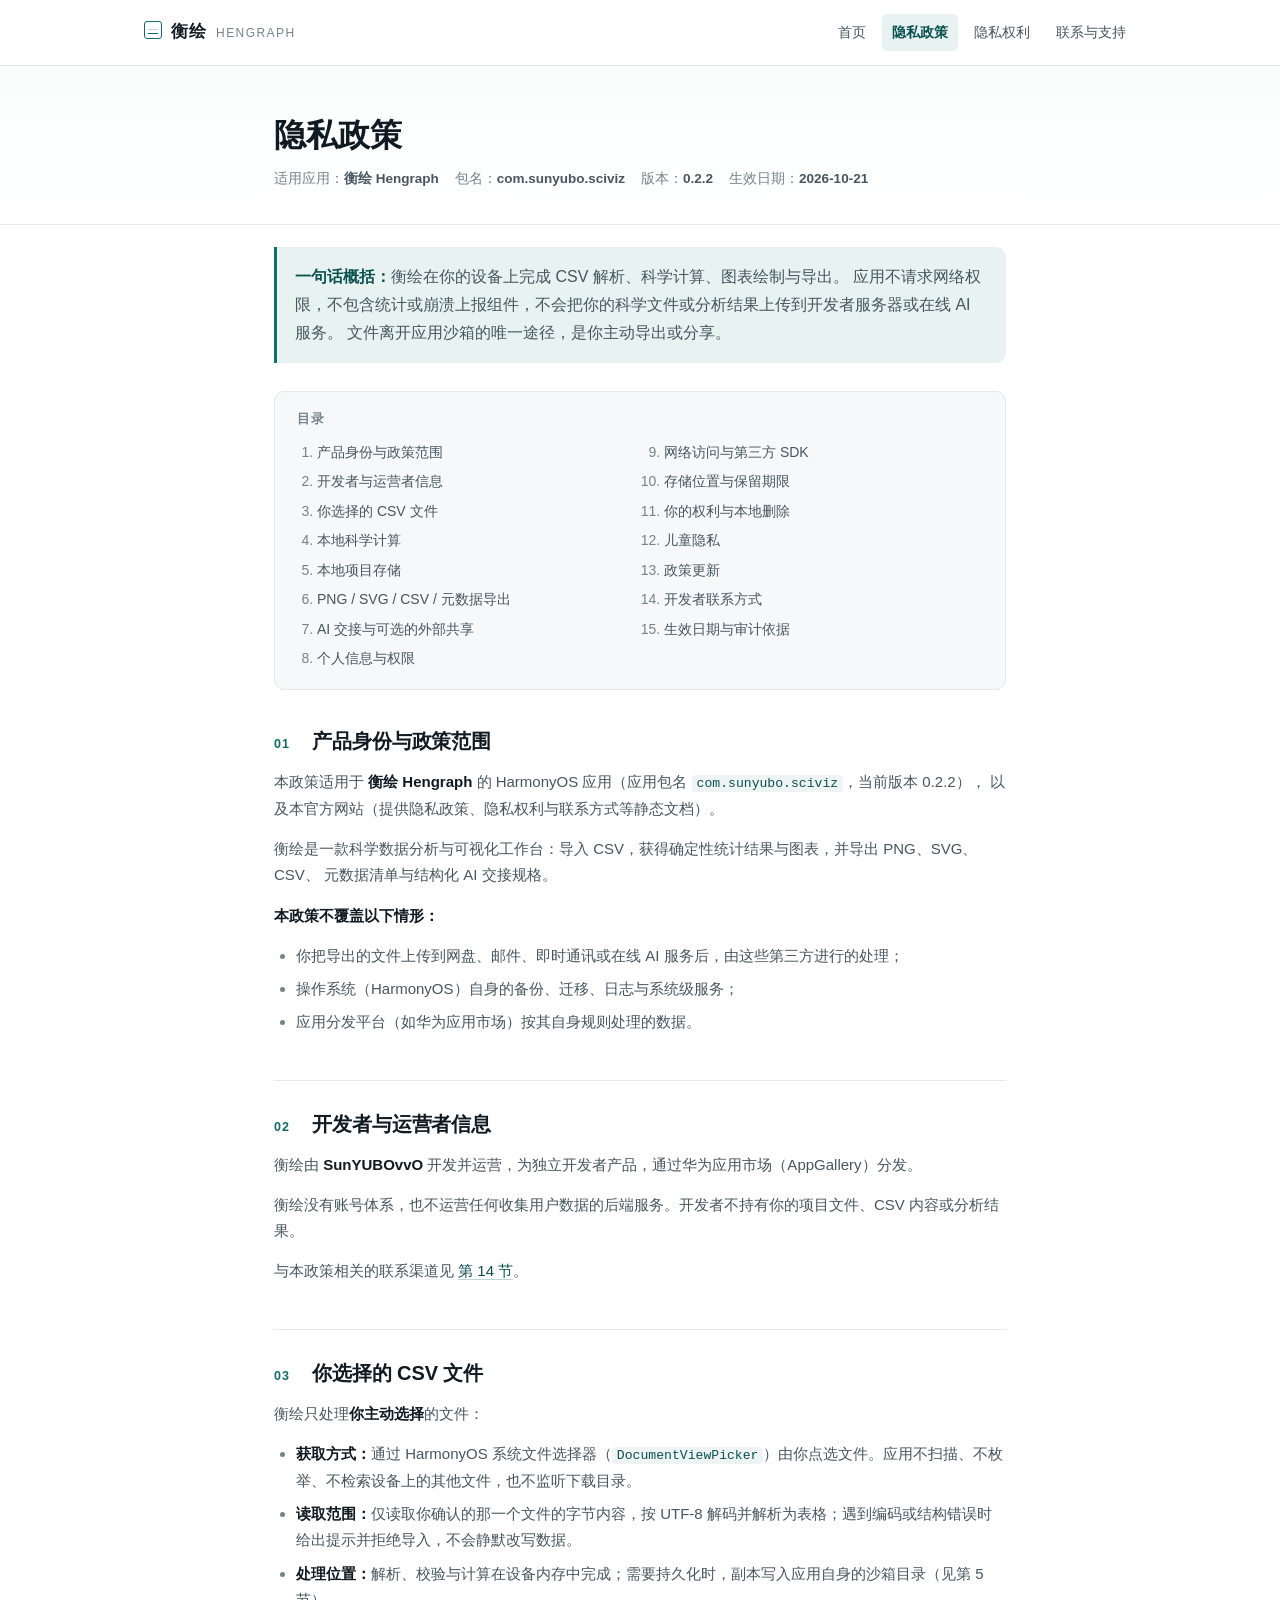
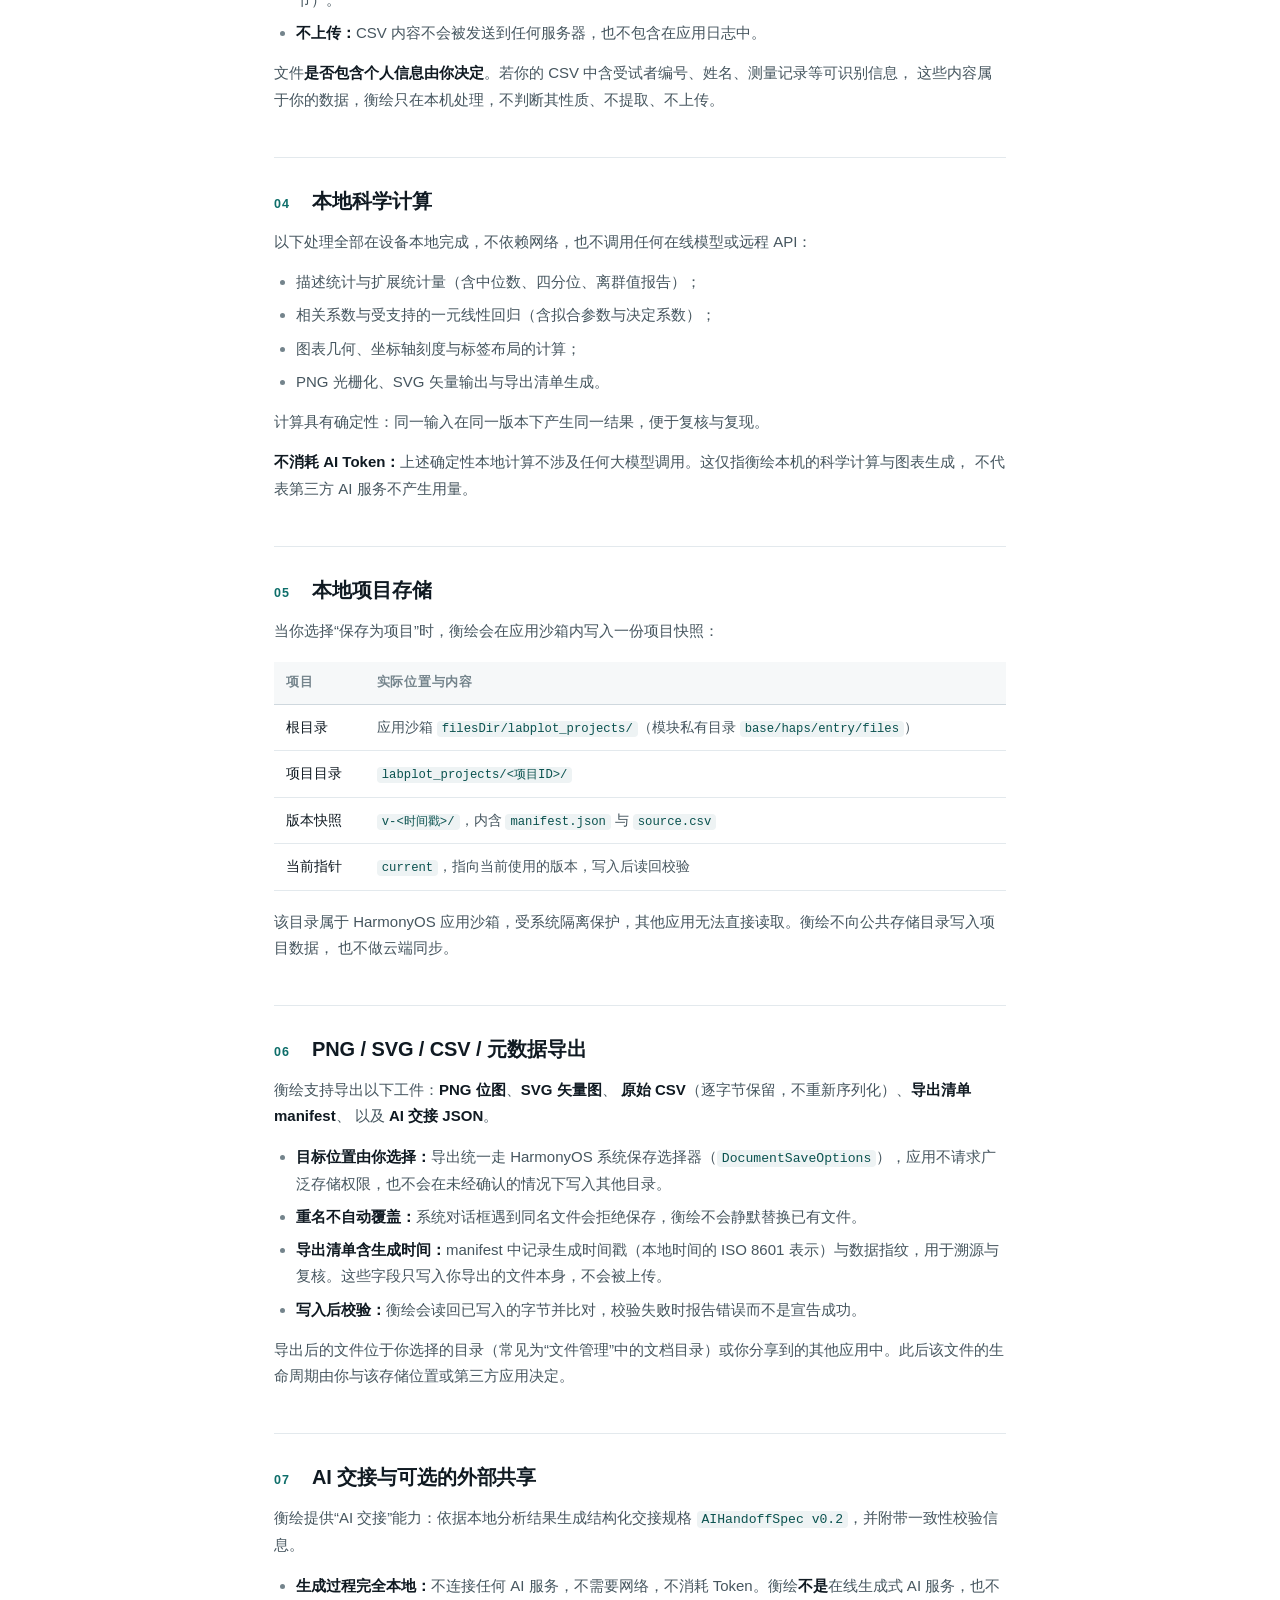
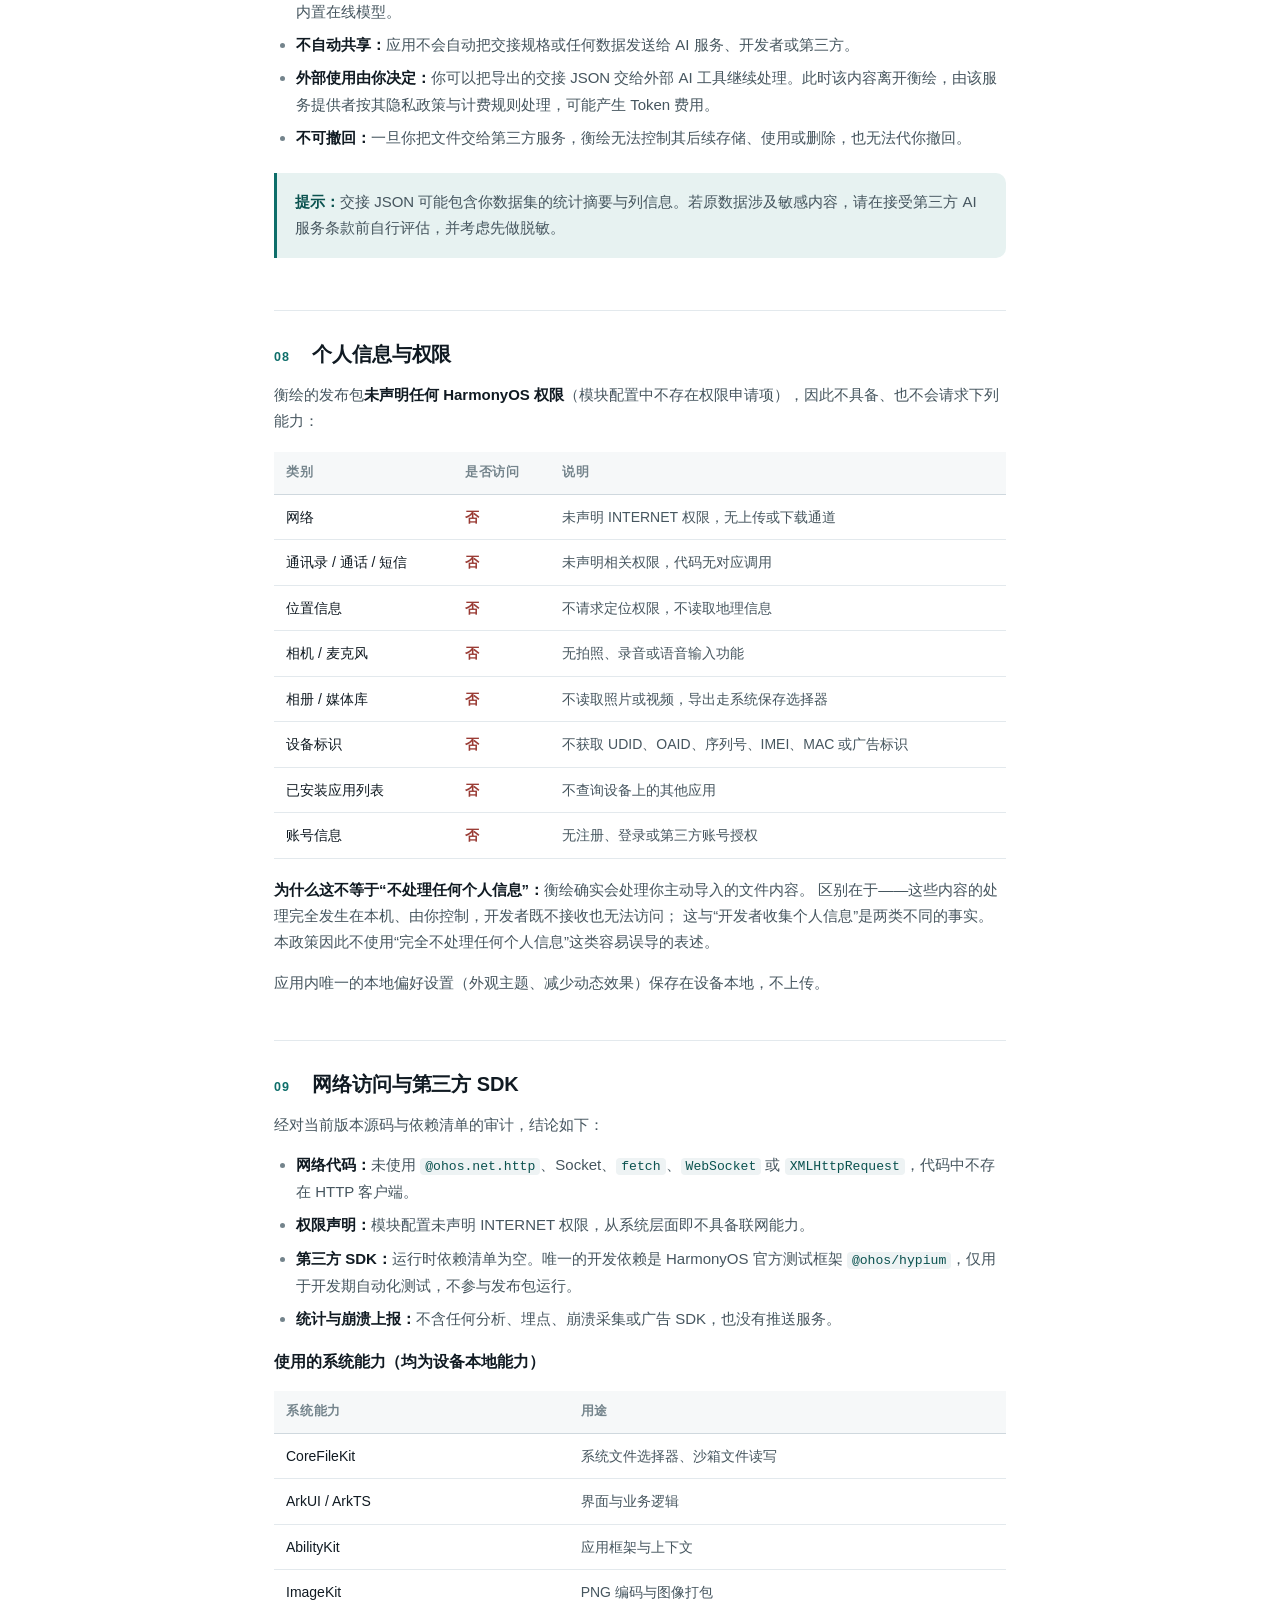
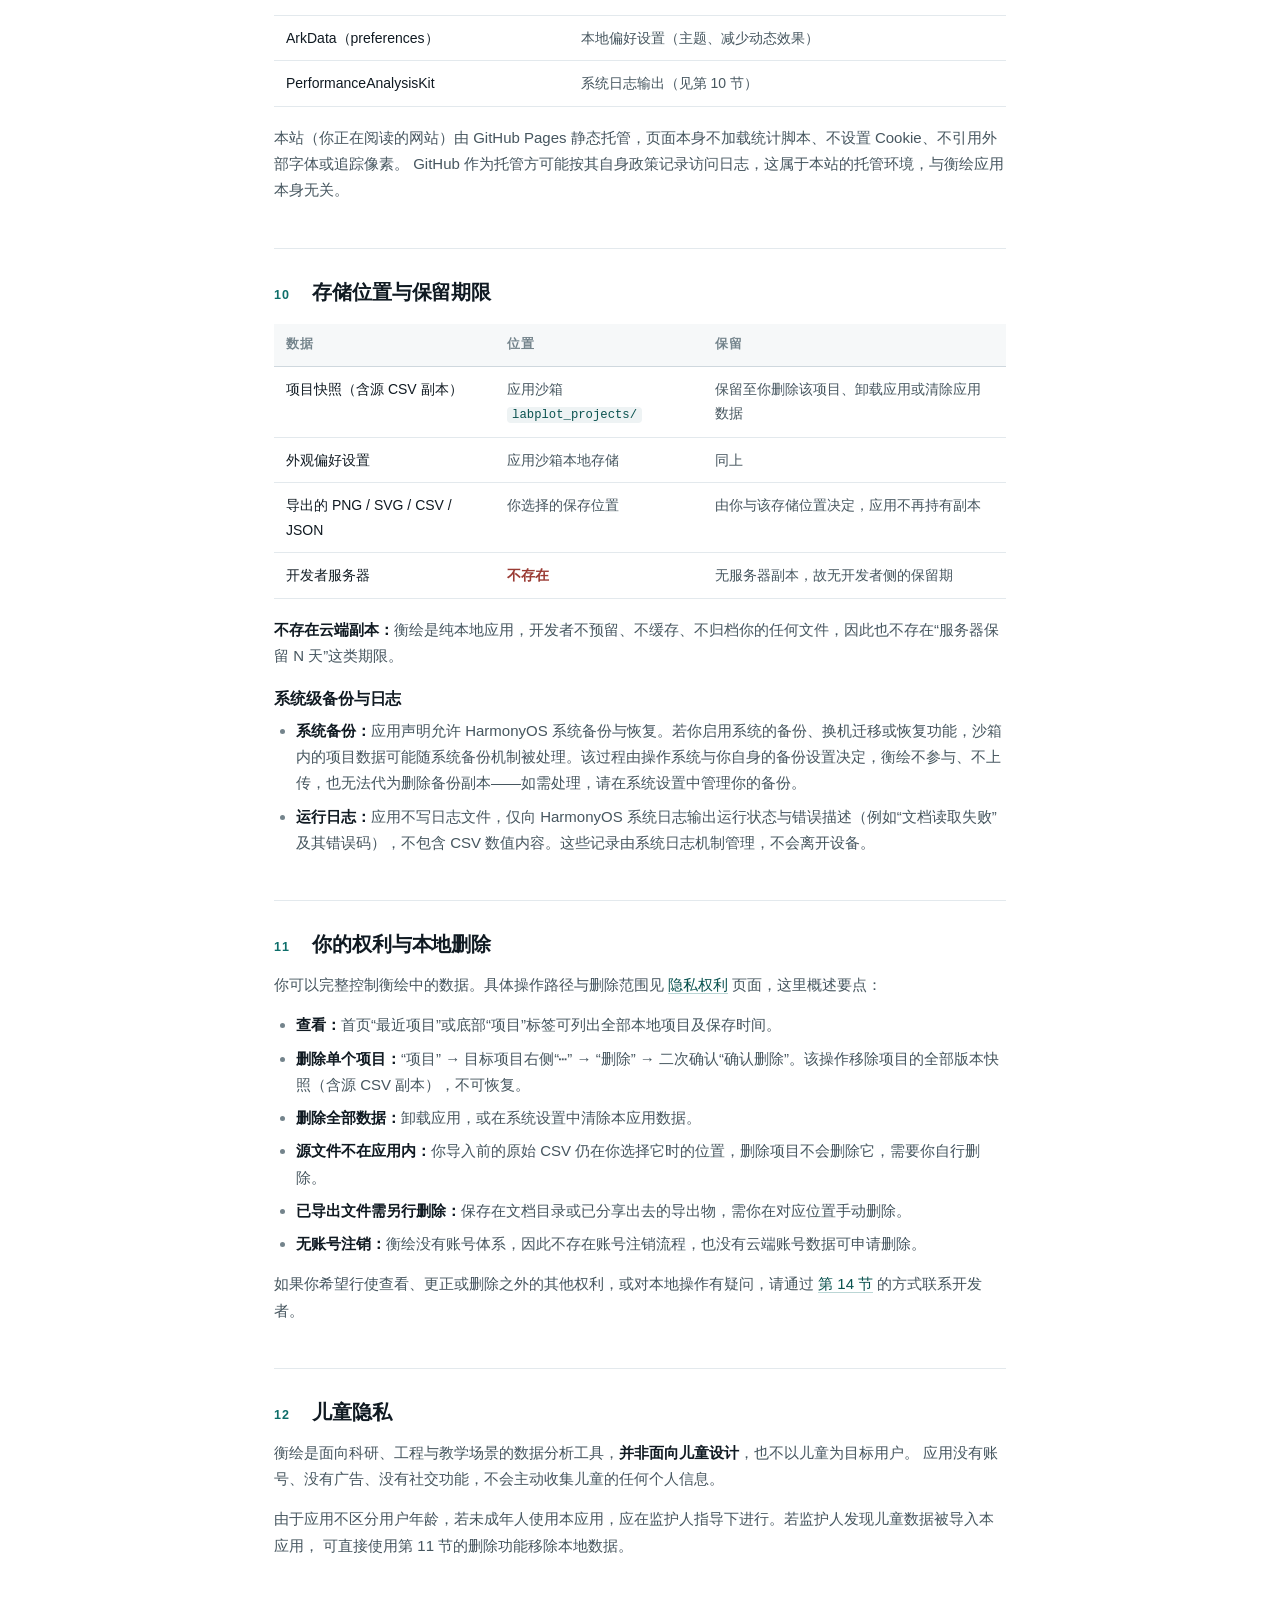
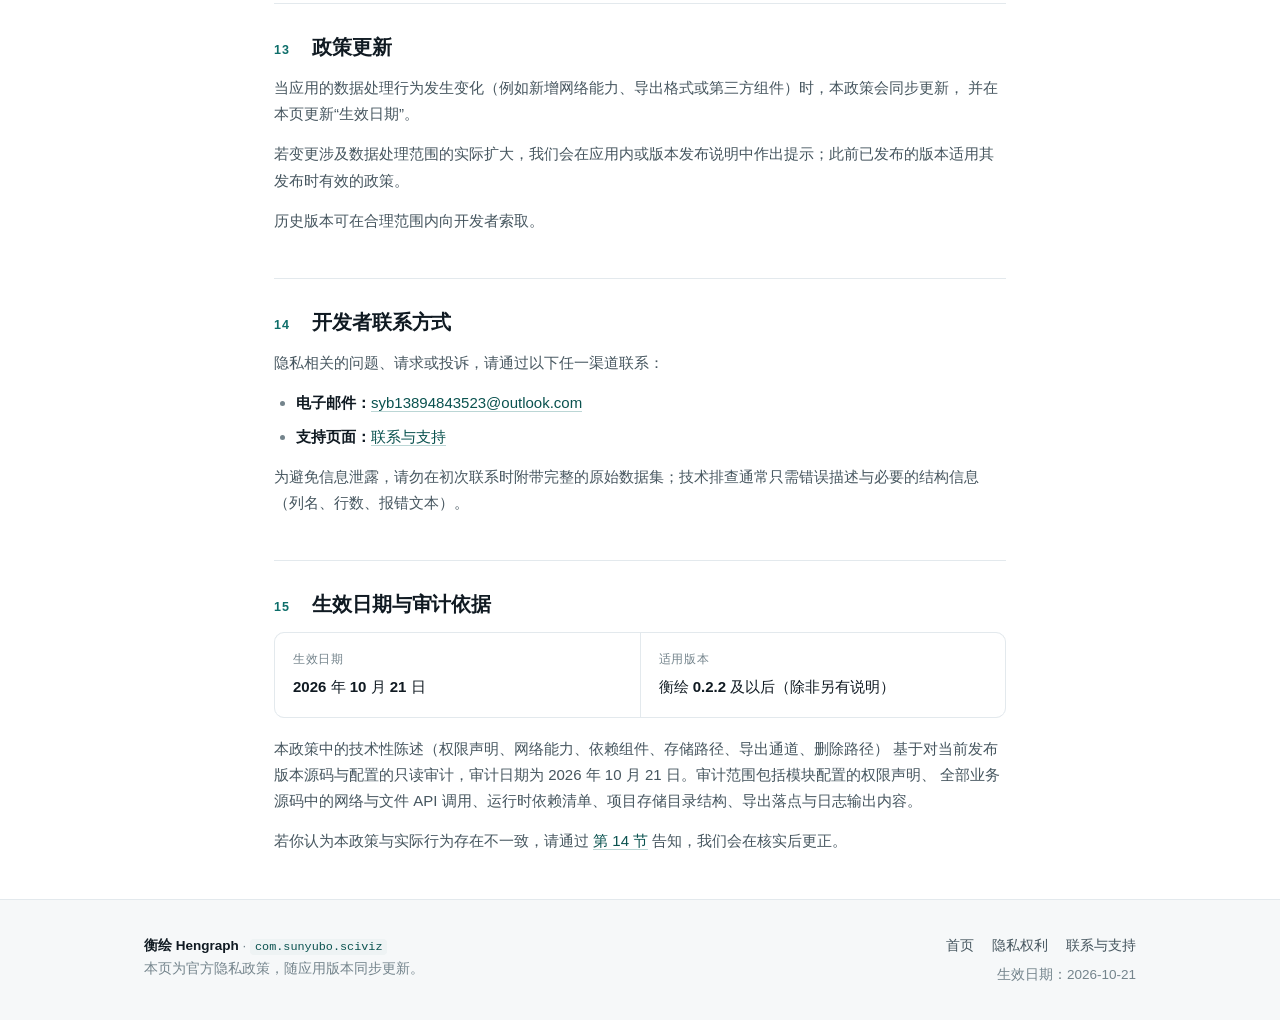
==== privacy/index.html @ 2b986a4b "Hengraph privacy site for v0.2.2 (privacy policy, rights, contact)" ====
<!DOCTYPE html>
<html lang="zh-CN">
<head>
<meta charset="utf-8">
<meta name="viewport" content="width=device-width, initial-scale=1">
<title>隐私政策 — 衡绘 Hengraph</title>
<meta name="description" content="衡绘 Hengraph 隐私政策：本地 CSV 处理、本地科学计算、项目存储、导出、AI 交接、权限与网络访问、删除方式与联系方式。">
<meta name="theme-color" content="#0e6e6a">
<meta name="robots" content="index, follow">
<link rel="stylesheet" href="../assets/style.css">
</head>
<body>
<a class="skip" href="#main">跳至主要内容</a>

<header class="site">
  <div class="bar">
    <a class="brand" href="../">
      <span class="mark" aria-hidden="true"></span>
      <span class="cn">衡绘</span>
      <span class="en">Hengraph</span>
    </a>
    <nav class="site" aria-label="主导航">
      <a href="../">首页</a>
      <a href="../privacy/" aria-current="page">隐私政策</a>
      <a href="../rights/">隐私权利</a>
      <a href="../contact/">联系与支持</a>
    </nav>
  </div>
</header>

<main id="main">

  <div class="pagehead">
    <div class="doc">
      <h1>隐私政策</h1>
      <div class="meta">
        <span>适用应用：<b>衡绘 Hengraph</b></span>
        <span>包名：<b>com.sunyubo.sciviz</b></span>
        <span>版本：<b>0.2.2</b></span>
        <span>生效日期：<b><time datetime="2026-10-21">2026-10-21</time></b></span>
      </div>
    </div>
  </div>

  <div class="doc">

    <div class="callout">
      <p><strong>一句话概括：</strong>衡绘在你的设备上完成 CSV 解析、科学计算、图表绘制与导出。
      应用不请求网络权限，不包含统计或崩溃上报组件，不会把你的科学文件或分析结果上传到开发者服务器或在线 AI 服务。
      文件离开应用沙箱的唯一途径，是你主动导出或分享。</p>
    </div>

    <div class="toc" aria-label="目录">
      <h2>目录</h2>
      <ol>
        <li><a href="#s1">产品身份与政策范围</a></li>
        <li><a href="#s2">开发者与运营者信息</a></li>
        <li><a href="#s3">你选择的 CSV 文件</a></li>
        <li><a href="#s4">本地科学计算</a></li>
        <li><a href="#s5">本地项目存储</a></li>
        <li><a href="#s6">PNG / SVG / CSV / 元数据导出</a></li>
        <li><a href="#s7">AI 交接与可选的外部共享</a></li>
        <li><a href="#s8">个人信息与权限</a></li>
        <li><a href="#s9">网络访问与第三方 SDK</a></li>
        <li><a href="#s10">存储位置与保留期限</a></li>
        <li><a href="#s11">你的权利与本地删除</a></li>
        <li><a href="#s12">儿童隐私</a></li>
        <li><a href="#s13">政策更新</a></li>
        <li><a href="#s14">开发者联系方式</a></li>
        <li><a href="#s15">生效日期与审计依据</a></li>
      </ol>
    </div>

    <div class="legal">

      <section id="s1">
        <h2><span class="idx">01</span>产品身份与政策范围</h2>
        <p>本政策适用于 <strong>衡绘 Hengraph</strong> 的 HarmonyOS 应用（应用包名 <code>com.sunyubo.sciviz</code>，当前版本 0.2.2），
        以及本官方网站（提供隐私政策、隐私权利与联系方式等静态文档）。</p>
        <p>衡绘是一款科学数据分析与可视化工作台：导入 CSV，获得确定性统计结果与图表，并导出 PNG、SVG、CSV、
        元数据清单与结构化 AI 交接规格。</p>
        <p><strong>本政策不覆盖以下情形：</strong></p>
        <ul>
          <li>你把导出的文件上传到网盘、邮件、即时通讯或在线 AI 服务后，由这些第三方进行的处理；</li>
          <li>操作系统（HarmonyOS）自身的备份、迁移、日志与系统级服务；</li>
          <li>应用分发平台（如华为应用市场）按其自身规则处理的数据。</li>
        </ul>
      </section>

      <section id="s2">
        <h2><span class="idx">02</span>开发者与运营者信息</h2>
        <p>衡绘由 <strong>SunYUBOvvO</strong> 开发并运营，为独立开发者产品，通过华为应用市场（AppGallery）分发。</p>
        <p>衡绘没有账号体系，也不运营任何收集用户数据的后端服务。开发者不持有你的项目文件、CSV 内容或分析结果。</p>
        <p>与本政策相关的联系渠道见 <a href="#s14">第 14 节</a>。</p>
      </section>

      <section id="s3">
        <h2><span class="idx">03</span>你选择的 CSV 文件</h2>
        <p>衡绘只处理<strong>你主动选择</strong>的文件：</p>
        <ul>
          <li><strong>获取方式：</strong>通过 HarmonyOS 系统文件选择器（<code>DocumentViewPicker</code>）由你点选文件。应用不扫描、不枚举、不检索设备上的其他文件，也不监听下载目录。</li>
          <li><strong>读取范围：</strong>仅读取你确认的那一个文件的字节内容，按 UTF-8 解码并解析为表格；遇到编码或结构错误时给出提示并拒绝导入，不会静默改写数据。</li>
          <li><strong>处理位置：</strong>解析、校验与计算在设备内存中完成；需要持久化时，副本写入应用自身的沙箱目录（见第 5 节）。</li>
          <li><strong>不上传：</strong>CSV 内容不会被发送到任何服务器，也不包含在应用日志中。</li>
        </ul>
        <p>文件<strong>是否包含个人信息由你决定</strong>。若你的 CSV 中含受试者编号、姓名、测量记录等可识别信息，
        这些内容属于你的数据，衡绘只在本机处理，不判断其性质、不提取、不上传。</p>
      </section>

      <section id="s4">
        <h2><span class="idx">04</span>本地科学计算</h2>
        <p>以下处理全部在设备本地完成，不依赖网络，也不调用任何在线模型或远程 API：</p>
        <ul>
          <li>描述统计与扩展统计量（含中位数、四分位、离群值报告）；</li>
          <li>相关系数与受支持的一元线性回归（含拟合参数与决定系数）；</li>
          <li>图表几何、坐标轴刻度与标签布局的计算；</li>
          <li>PNG 光栅化、SVG 矢量输出与导出清单生成。</li>
        </ul>
        <p>计算具有确定性：同一输入在同一版本下产生同一结果，便于复核与复现。</p>
        <p><strong>不消耗 AI Token：</strong>上述确定性本地计算不涉及任何大模型调用。这仅指衡绘本机的科学计算与图表生成，
        不代表第三方 AI 服务不产生用量。</p>
      </section>

      <section id="s5">
        <h2><span class="idx">05</span>本地项目存储</h2>
        <p>当你选择“保存为项目”时，衡绘会在应用沙箱内写入一份项目快照：</p>
        <table>
          <thead><tr><th scope="col">项目</th><th scope="col">实际位置与内容</th></tr></thead>
          <tbody>
            <tr><td>根目录</td><td>应用沙箱 <code>filesDir/labplot_projects/</code>（模块私有目录 <code>base/haps/entry/files</code>）</td></tr>
            <tr><td>项目目录</td><td><code>labplot_projects/&lt;项目ID&gt;/</code></td></tr>
            <tr><td>版本快照</td><td><code>v-&lt;时间戳&gt;/</code>，内含 <code>manifest.json</code> 与 <code>source.csv</code></td></tr>
            <tr><td>当前指针</td><td><code>current</code>，指向当前使用的版本，写入后读回校验</td></tr>
          </tbody>
        </table>
        <p>该目录属于 HarmonyOS 应用沙箱，受系统隔离保护，其他应用无法直接读取。衡绘不向公共存储目录写入项目数据，
        也不做云端同步。</p>
      </section>

      <section id="s6">
        <h2><span class="idx">06</span>PNG / SVG / CSV / 元数据导出</h2>
        <p>衡绘支持导出以下工件：<strong>PNG 位图</strong>、<strong>SVG 矢量图</strong>、
        <strong>原始 CSV</strong>（逐字节保留，不重新序列化）、<strong>导出清单 manifest</strong>、
        以及 <strong>AI 交接 JSON</strong>。</p>
        <ul>
          <li><strong>目标位置由你选择：</strong>导出统一走 HarmonyOS 系统保存选择器（<code>DocumentSaveOptions</code>），应用不请求广泛存储权限，也不会在未经确认的情况下写入其他目录。</li>
          <li><strong>重名不自动覆盖：</strong>系统对话框遇到同名文件会拒绝保存，衡绘不会静默替换已有文件。</li>
          <li><strong>导出清单含生成时间：</strong>manifest 中记录生成时间戳（本地时间的 ISO 8601 表示）与数据指纹，用于溯源与复核。这些字段只写入你导出的文件本身，不会被上传。</li>
          <li><strong>写入后校验：</strong>衡绘会读回已写入的字节并比对，校验失败时报告错误而不是宣告成功。</li>
        </ul>
        <p>导出后的文件位于你选择的目录（常见为“文件管理”中的文档目录）或你分享到的其他应用中。此后该文件的生命周期由你与该存储位置或第三方应用决定。</p>
      </section>

      <section id="s7">
        <h2><span class="idx">07</span>AI 交接与可选的外部共享</h2>
        <p>衡绘提供“AI 交接”能力：依据本地分析结果生成结构化交接规格 <code>AIHandoffSpec v0.2</code>，并附带一致性校验信息。</p>
        <ul>
          <li><strong>生成过程完全本地：</strong>不连接任何 AI 服务，不需要网络，不消耗 Token。衡绘<strong>不是</strong>在线生成式 AI 服务，也不内置在线模型。</li>
          <li><strong>不自动共享：</strong>应用不会自动把交接规格或任何数据发送给 AI 服务、开发者或第三方。</li>
          <li><strong>外部使用由你决定：</strong>你可以把导出的交接 JSON 交给外部 AI 工具继续处理。此时该内容离开衡绘，由该服务提供者按其隐私政策与计费规则处理，可能产生 Token 费用。</li>
          <li><strong>不可撤回：</strong>一旦你把文件交给第三方服务，衡绘无法控制其后续存储、使用或删除，也无法代你撤回。</li>
        </ul>
        <div class="callout">
          <p><strong>提示：</strong>交接 JSON 可能包含你数据集的统计摘要与列信息。若原数据涉及敏感内容，请在接受第三方 AI 服务条款前自行评估，并考虑先做脱敏。</p>
        </div>
      </section>

      <section id="s8">
        <h2><span class="idx">08</span>个人信息与权限</h2>
        <p>衡绘的发布包<strong>未声明任何 HarmonyOS 权限</strong>（模块配置中不存在权限申请项），因此不具备、也不会请求下列能力：</p>
        <table>
          <thead><tr><th scope="col">类别</th><th scope="col">是否访问</th><th scope="col">说明</th></tr></thead>
          <tbody>
            <tr><td>网络</td><td class="no">否</td><td>未声明 INTERNET 权限，无上传或下载通道</td></tr>
            <tr><td>通讯录 / 通话 / 短信</td><td class="no">否</td><td>未声明相关权限，代码无对应调用</td></tr>
            <tr><td>位置信息</td><td class="no">否</td><td>不请求定位权限，不读取地理信息</td></tr>
            <tr><td>相机 / 麦克风</td><td class="no">否</td><td>无拍照、录音或语音输入功能</td></tr>
            <tr><td>相册 / 媒体库</td><td class="no">否</td><td>不读取照片或视频，导出走系统保存选择器</td></tr>
            <tr><td>设备标识</td><td class="no">否</td><td>不获取 UDID、OAID、序列号、IMEI、MAC 或广告标识</td></tr>
            <tr><td>已安装应用列表</td><td class="no">否</td><td>不查询设备上的其他应用</td></tr>
            <tr><td>账号信息</td><td class="no">否</td><td>无注册、登录或第三方账号授权</td></tr>
          </tbody>
        </table>
        <p><strong>为什么这不等于“不处理任何个人信息”：</strong>衡绘确实会处理你主动导入的文件内容。
        区别在于——这些内容的处理完全发生在本机、由你控制，开发者既不接收也无法访问；
        这与“开发者收集个人信息”是两类不同的事实。本政策因此不使用“完全不处理任何个人信息”这类容易误导的表述。</p>
        <p>应用内唯一的本地偏好设置（外观主题、减少动态效果）保存在设备本地，不上传。</p>
      </section>

      <section id="s9">
        <h2><span class="idx">09</span>网络访问与第三方 SDK</h2>
        <p>经对当前版本源码与依赖清单的审计，结论如下：</p>
        <ul>
          <li><strong>网络代码：</strong>未使用 <code>@ohos.net.http</code>、Socket、<code>fetch</code>、<code>WebSocket</code> 或 <code>XMLHttpRequest</code>，代码中不存在 HTTP 客户端。</li>
          <li><strong>权限声明：</strong>模块配置未声明 INTERNET 权限，从系统层面即不具备联网能力。</li>
          <li><strong>第三方 SDK：</strong>运行时依赖清单为空。唯一的开发依赖是 HarmonyOS 官方测试框架 <code>@ohos/hypium</code>，仅用于开发期自动化测试，不参与发布包运行。</li>
          <li><strong>统计与崩溃上报：</strong>不含任何分析、埋点、崩溃采集或广告 SDK，也没有推送服务。</li>
        </ul>
        <h3>使用的系统能力（均为设备本地能力）</h3>
        <table>
          <thead><tr><th scope="col">系统能力</th><th scope="col">用途</th></tr></thead>
          <tbody>
            <tr><td>CoreFileKit</td><td>系统文件选择器、沙箱文件读写</td></tr>
            <tr><td>ArkUI / ArkTS</td><td>界面与业务逻辑</td></tr>
            <tr><td>AbilityKit</td><td>应用框架与上下文</td></tr>
            <tr><td>ImageKit</td><td>PNG 编码与图像打包</td></tr>
            <tr><td>ArkData（preferences）</td><td>本地偏好设置（主题、减少动态效果）</td></tr>
            <tr><td>PerformanceAnalysisKit</td><td>系统日志输出（见第 10 节）</td></tr>
          </tbody>
        </table>
        <p>本站（你正在阅读的网站）由 GitHub Pages 静态托管，页面本身不加载统计脚本、不设置 Cookie、不引用外部字体或追踪像素。
        GitHub 作为托管方可能按其自身政策记录访问日志，这属于本站的托管环境，与衡绘应用本身无关。</p>
      </section>

      <section id="s10">
        <h2><span class="idx">10</span>存储位置与保留期限</h2>
        <table>
          <thead><tr><th scope="col">数据</th><th scope="col">位置</th><th scope="col">保留</th></tr></thead>
          <tbody>
            <tr><td>项目快照（含源 CSV 副本）</td><td>应用沙箱 <code>labplot_projects/</code></td><td>保留至你删除该项目、卸载应用或清除应用数据</td></tr>
            <tr><td>外观偏好设置</td><td>应用沙箱本地存储</td><td>同上</td></tr>
            <tr><td>导出的 PNG / SVG / CSV / JSON</td><td>你选择的保存位置</td><td>由你与该存储位置决定，应用不再持有副本</td></tr>
            <tr><td>开发者服务器</td><td class="no">不存在</td><td>无服务器副本，故无开发者侧的保留期</td></tr>
          </tbody>
        </table>
        <p><strong>不存在云端副本：</strong>衡绘是纯本地应用，开发者不预留、不缓存、不归档你的任何文件，因此也不存在“服务器保留 N 天”这类期限。</p>
        <h3>系统级备份与日志</h3>
        <ul>
          <li><strong>系统备份：</strong>应用声明允许 HarmonyOS 系统备份与恢复。若你启用系统的备份、换机迁移或恢复功能，沙箱内的项目数据可能随系统备份机制被处理。该过程由操作系统与你自身的备份设置决定，衡绘不参与、不上传，也无法代为删除备份副本——如需处理，请在系统设置中管理你的备份。</li>
          <li><strong>运行日志：</strong>应用不写日志文件，仅向 HarmonyOS 系统日志输出运行状态与错误描述（例如“文档读取失败”及其错误码），不包含 CSV 数值内容。这些记录由系统日志机制管理，不会离开设备。</li>
        </ul>
      </section>

      <section id="s11">
        <h2><span class="idx">11</span>你的权利与本地删除</h2>
        <p>你可以完整控制衡绘中的数据。具体操作路径与删除范围见 <a href="../rights/">隐私权利</a> 页面，这里概述要点：</p>
        <ul>
          <li><strong>查看：</strong>首页“最近项目”或底部“项目”标签可列出全部本地项目及保存时间。</li>
          <li><strong>删除单个项目：</strong>“项目” → 目标项目右侧“⋯” → “删除” → 二次确认“确认删除”。该操作移除项目的全部版本快照（含源 CSV 副本），不可恢复。</li>
          <li><strong>删除全部数据：</strong>卸载应用，或在系统设置中清除本应用数据。</li>
          <li><strong>源文件不在应用内：</strong>你导入前的原始 CSV 仍在你选择它时的位置，删除项目不会删除它，需要你自行删除。</li>
          <li><strong>已导出文件需另行删除：</strong>保存在文档目录或已分享出去的导出物，需你在对应位置手动删除。</li>
          <li><strong>无账号注销：</strong>衡绘没有账号体系，因此不存在账号注销流程，也没有云端账号数据可申请删除。</li>
        </ul>
        <p>如果你希望行使查看、更正或删除之外的其他权利，或对本地操作有疑问，请通过 <a href="#s14">第 14 节</a> 的方式联系开发者。</p>
      </section>

      <section id="s12">
        <h2><span class="idx">12</span>儿童隐私</h2>
        <p>衡绘是面向科研、工程与教学场景的数据分析工具，<strong>并非面向儿童设计</strong>，也不以儿童为目标用户。
        应用没有账号、没有广告、没有社交功能，不会主动收集儿童的任何个人信息。</p>
        <p>由于应用不区分用户年龄，若未成年人使用本应用，应在监护人指导下进行。若监护人发现儿童数据被导入本应用，
        可直接使用第 11 节的删除功能移除本地数据。</p>
      </section>

      <section id="s13">
        <h2><span class="idx">13</span>政策更新</h2>
        <p>当应用的数据处理行为发生变化（例如新增网络能力、导出格式或第三方组件）时，本政策会同步更新，
        并在本页更新“生效日期”。</p>
        <p>若变更涉及数据处理范围的实际扩大，我们会在应用内或版本发布说明中作出提示；此前已发布的版本适用其发布时有效的政策。</p>
        <p>历史版本可在合理范围内向开发者索取。</p>
      </section>

      <section id="s14">
        <h2><span class="idx">14</span>开发者联系方式</h2>
        <p>隐私相关的问题、请求或投诉，请通过以下任一渠道联系：</p>
        <ul>
          <li><strong>电子邮件：</strong><a href="mailto:syb13894843523@outlook.com">syb13894843523@outlook.com</a></li>
          <li><strong>支持页面：</strong><a href="../contact/">联系与支持</a></li>
        </ul>
        <p>为避免信息泄露，请勿在初次联系时附带完整的原始数据集；技术排查通常只需错误描述与必要的结构信息（列名、行数、报错文本）。</p>
      </section>

      <section id="s15">
        <h2><span class="idx">15</span>生效日期与审计依据</h2>
        <dl class="facts" style="margin-top:6px">
          <div>
            <dt>生效日期</dt>
            <dd><time datetime="2026-10-21">2026 年 10 月 21 日</time></dd>
          </div>
          <div>
            <dt>适用版本</dt>
            <dd>衡绘 0.2.2 及以后（除非另有说明）</dd>
          </div>
        </dl>
        <p style="margin-top:18px">本政策中的技术性陈述（权限声明、网络能力、依赖组件、存储路径、导出通道、删除路径）
        基于对当前发布版本源码与配置的只读审计，审计日期为 2026 年 10 月 21 日。审计范围包括模块配置的权限声明、
        全部业务源码中的网络与文件 API 调用、运行时依赖清单、项目存储目录结构、导出落点与日志输出内容。</p>
        <p>若你认为本政策与实际行为存在不一致，请通过 <a href="#s14">第 14 节</a> 告知，我们会在核实后更正。</p>
      </section>

    </div>
  </div>

</main>

<footer class="site">
  <div class="bar">
    <div class="col">
      <strong>衡绘 Hengraph</strong> · <code>com.sunyubo.sciviz</code><br>
      本页为官方隐私政策，随应用版本同步更新。
    </div>
    <div class="col">
      <nav aria-label="页脚导航">
        <a href="../">首页</a>
        <a href="../rights/">隐私权利</a>
        <a href="../contact/">联系与支持</a>
      </nav>
      <div style="margin-top:6px">生效日期：<time datetime="2026-10-21">2026-10-21</time></div>
    </div>
  </div>
</footer>

</body>
</html>
---- assets/style.css ----
/* Hengraph — official website stylesheet
   Pure CSS. No external fonts, no tracking, no framework. */

:root {
  --ink: #101a22;
  --ink-2: #46565f;
  --ink-3: #74848c;
  --line: #e3e9ed;
  --line-strong: #cfd8de;
  --surface: #f6f8f9;
  --surface-2: #eef3f4;
  --accent: #0e6e6a;
  --accent-deep: #0a524f;
  --accent-soft: #e7f2f1;
  --warn-bg: #fdf6e7;
  --warn-line: #e8d9b0;
  --radius: 10px;
  --shadow: 0 1px 2px rgba(16, 26, 34, .04), 0 8px 24px rgba(16, 26, 34, .05);
}

* { box-sizing: border-box; }

html {
  -webkit-text-size-adjust: 100%;
  scroll-behavior: smooth;
}

body {
  margin: 0;
  background: #ffffff;
  color: var(--ink);
  font-family: "HarmonyOS Sans SC", "HarmonyOS Sans", -apple-system, BlinkMacSystemFont,
    "PingFang SC", "Hiragino Sans GB", "Microsoft YaHei", "Segoe UI", Roboto, sans-serif;
  font-size: 16px;
  line-height: 1.75;
  font-feature-settings: "tnum" 1;
  -webkit-font-smoothing: antialiased;
}

a {
  color: var(--accent-deep);
  text-decoration: none;
  border-bottom: 1px solid rgba(14, 110, 106, .28);
  transition: border-color .15s ease, color .15s ease;
}
a:hover { border-bottom-color: var(--accent); color: var(--accent); }

:focus-visible {
  outline: 2px solid var(--accent);
  outline-offset: 3px;
  border-radius: 3px;
}

.skip {
  position: absolute;
  left: -9999px;
  top: 0;
  background: var(--accent);
  color: #fff;
  padding: 10px 16px;
  border-radius: 0 0 var(--radius) 0;
  z-index: 100;
}
.skip:focus { left: 0; }

/* ---------- header ---------- */

header.site {
  border-bottom: 1px solid var(--line);
  background: rgba(255, 255, 255, .92);
  backdrop-filter: saturate(180%) blur(8px);
  position: sticky;
  top: 0;
  z-index: 20;
}

.bar {
  max-width: 1040px;
  margin: 0 auto;
  padding: 14px 24px;
  display: flex;
  align-items: center;
  gap: 20px;
  flex-wrap: wrap;
}

.brand {
  display: flex;
  align-items: baseline;
  gap: 9px;
  font-weight: 650;
  font-size: 17px;
  letter-spacing: .01em;
  color: var(--ink);
  border: 0;
}
.brand:hover { color: var(--ink); }
.brand .cn { letter-spacing: .06em; }
.brand .en {
  font-size: 12px;
  font-weight: 500;
  color: var(--ink-3);
  letter-spacing: .12em;
  text-transform: uppercase;
}
.brand .mark {
  width: 18px;
  height: 18px;
  border: 1.5px solid var(--accent);
  border-radius: 3px;
  display: inline-block;
  position: relative;
  top: 2px;
}
.brand .mark::after {
  content: "";
  position: absolute;
  left: 3px;
  right: 3px;
  bottom: 4px;
  height: 1.5px;
  background: var(--accent);
  box-shadow: 0 -4px 0 -0.2px rgba(14, 110, 106, .45);
}

nav.site {
  margin-left: auto;
  display: flex;
  gap: 6px;
  flex-wrap: wrap;
}
nav.site a {
  border: 0;
  color: var(--ink-2);
  font-size: 14px;
  padding: 6px 10px;
  border-radius: 6px;
}
nav.site a:hover { background: var(--surface-2); color: var(--ink); }
nav.site a[aria-current="page"] {
  color: var(--accent-deep);
  background: var(--accent-soft);
  font-weight: 600;
}

/* ---------- layout ---------- */

main { display: block; }
.wrap { max-width: 1040px; margin: 0 auto; padding: 0 24px; }
.doc { max-width: 780px; margin: 0 auto; padding: 0 24px; }

section { padding: 56px 0; }
section + section { border-top: 1px solid var(--line); }
section.tight { padding: 36px 0; }

h1, h2, h3, h4 {
  line-height: 1.35;
  letter-spacing: -.005em;
  margin: 0;
  font-weight: 650;
}
h1 { font-size: 34px; }
h2 { font-size: 25px; margin-bottom: 16px; }
h3 { font-size: 18px; margin: 30px 0 10px; }
h4 { font-size: 15.5px; margin: 22px 0 8px; color: var(--ink); }

p { margin: 0 0 14px; color: var(--ink-2); }
p.lead { font-size: 18px; color: var(--ink-2); }
strong { color: var(--ink); font-weight: 600; }

ul, ol { margin: 0 0 16px; padding-left: 22px; color: var(--ink-2); }
li { margin-bottom: 7px; }
li::marker { color: var(--ink-3); }

code {
  font-family: ui-monospace, SFMono-Regular, "SF Mono", Menlo, Consolas, monospace;
  font-size: .875em;
  background: var(--surface-2);
  padding: 1px 5px;
  border-radius: 4px;
  color: var(--accent-deep);
  word-break: break-word;
}

hr {
  border: 0;
  border-top: 1px solid var(--line);
  margin: 34px 0;
}

/* ---------- hero ---------- */

.hero {
  padding: 72px 0 60px;
  border-bottom: 1px solid var(--line);
  background:
    linear-gradient(180deg, #fbfdfd 0%, #ffffff 100%);
  position: relative;
  overflow: hidden;
}
.hero::after {
  content: "";
  position: absolute;
  inset: 0;
  background-image:
    linear-gradient(to right, rgba(16, 26, 34, .035) 1px, transparent 1px);
  background-size: 64px 100%;
  mask-image: linear-gradient(to bottom, rgba(0,0,0,.55), transparent 85%);
  -webkit-mask-image: linear-gradient(to bottom, rgba(0,0,0,.55), transparent 85%);
  pointer-events: none;
}
.hero > * { position: relative; }

.eyebrow {
  display: inline-flex;
  align-items: center;
  gap: 8px;
  font-size: 12.5px;
  letter-spacing: .14em;
  text-transform: uppercase;
  color: var(--accent-deep);
  background: var(--accent-soft);
  border-radius: 100px;
  padding: 5px 12px;
  margin-bottom: 20px;
}
.hero h1 {
  font-size: 46px;
  letter-spacing: -.02em;
  margin-bottom: 10px;
}
.hero .sub {
  font-size: 21px;
  color: var(--ink-2);
  font-weight: 500;
  margin-bottom: 18px;
}
.hero .tagline {
  font-size: 15px;
  color: var(--ink-3);
  letter-spacing: .04em;
  margin-bottom: 30px;
}
.hero .tagline span { color: var(--line-strong); margin: 0 10px; }

.cta-row { display: flex; gap: 12px; flex-wrap: wrap; }

.btn {
  display: inline-flex;
  align-items: center;
  gap: 8px;
  border: 1px solid var(--accent);
  background: var(--accent);
  color: #fff;
  padding: 11px 20px;
  border-radius: 8px;
  font-size: 15px;
  font-weight: 600;
  border-bottom-width: 1px;
}
.btn:hover { background: var(--accent-deep); border-color: var(--accent-deep); color: #fff; }
.btn.ghost {
  background: #fff;
  color: var(--ink);
  border-color: var(--line-strong);
}
.btn.ghost:hover { background: var(--surface); color: var(--ink); border-color: var(--ink-3); }

/* ---------- cards ---------- */

.grid {
  display: grid;
  grid-template-columns: repeat(auto-fit, minmax(230px, 1fr));
  gap: 16px;
  margin-top: 26px;
}

.card {
  border: 1px solid var(--line);
  border-radius: var(--radius);
  padding: 20px 20px 18px;
  background: #fff;
  box-shadow: var(--shadow);
}
.card h3 {
  margin: 0 0 8px;
  font-size: 16px;
}
.card p { font-size: 14.5px; margin: 0; }

a.card {
  color: var(--ink);
  border: 1px solid var(--line);
  transition: border-color .15s ease, box-shadow .15s ease, transform .15s ease;
}
a.card:hover {
  color: var(--ink);
  border-color: var(--line-strong);
  box-shadow: 0 2px 4px rgba(16, 26, 34, .05), 0 12px 28px rgba(16, 26, 34, .08);
}
a.card:hover h3 { color: var(--accent-deep); }
.card .num {
  font-size: 12px;
  color: var(--accent);
  letter-spacing: .1em;
  font-weight: 600;
  display: block;
  margin-bottom: 8px;
}

.facts {
  display: grid;
  grid-template-columns: repeat(auto-fit, minmax(180px, 1fr));
  gap: 1px;
  background: var(--line);
  border: 1px solid var(--line);
  border-radius: var(--radius);
  overflow: hidden;
  margin: 28px 0 0;
}
.facts div {
  background: #fff;
  padding: 16px 18px;
}
.facts dt {
  font-size: 12px;
  color: var(--ink-3);
  letter-spacing: .06em;
  margin-bottom: 4px;
}
.facts dd {
  margin: 0;
  font-size: 15px;
  color: var(--ink);
  font-weight: 550;
}

/* ---------- notice / callout ---------- */

.notice {
  border: 1px solid var(--warn-line);
  background: var(--warn-bg);
  border-radius: var(--radius);
  padding: 16px 18px;
  margin: 22px 0;
}
.notice p:last-child { margin-bottom: 0; }
.notice .label {
  font-size: 12px;
  letter-spacing: .1em;
  text-transform: uppercase;
  color: #8a6d1f;
  font-weight: 650;
  display: block;
  margin-bottom: 6px;
}

.callout {
  border-left: 3px solid var(--accent);
  background: var(--accent-soft);
  border-radius: 0 var(--radius) var(--radius) 0;
  padding: 16px 18px;
  margin: 22px 0;
}
.callout p:last-child { margin-bottom: 0; }
.callout strong { color: var(--accent-deep); }

/* ---------- page head (inner pages) ---------- */

.pagehead {
  padding: 48px 0 34px;
  border-bottom: 1px solid var(--line);
  background: linear-gradient(180deg, #fbfdfd, #fff);
}
.pagehead h1 { font-size: 32px; margin-bottom: 10px; }
.pagehead .meta {
  font-size: 13.5px;
  color: var(--ink-3);
  display: flex;
  gap: 16px;
  flex-wrap: wrap;
}
.pagehead .meta b { font-weight: 600; color: var(--ink-2); }

/* ---------- table of contents ---------- */

.toc {
  border: 1px solid var(--line);
  border-radius: var(--radius);
  padding: 18px 22px;
  background: var(--surface);
  margin: 28px 0 8px;
}
.toc h2 {
  font-size: 13px;
  letter-spacing: .1em;
  text-transform: uppercase;
  color: var(--ink-3);
  margin-bottom: 12px;
  font-weight: 600;
}
.toc ol {
  margin: 0;
  padding-left: 20px;
  columns: 2;
  column-gap: 28px;
  font-size: 14px;
}
.toc li { margin-bottom: 5px; break-inside: avoid; }
.toc a { border: 0; color: var(--ink-2); }
.toc a:hover { color: var(--accent-deep); text-decoration: underline; }

/* ---------- legal sections ---------- */

.legal { counter-reset: none; }
.legal section {
  padding: 30px 0;
  border-top: 1px solid var(--line);
}
.legal section:first-of-type { border-top: 0; }
.legal h2 {
  font-size: 20px;
  margin-bottom: 14px;
  display: flex;
  gap: 12px;
  align-items: baseline;
}
.legal h2 .idx {
  font-size: 12.5px;
  font-weight: 600;
  color: var(--accent);
  letter-spacing: .08em;
  min-width: 26px;
  font-variant-numeric: tabular-nums;
}
.legal h3 { font-size: 15.5px; margin: 20px 0 8px; color: var(--ink); }
.legal p, .legal li { font-size: 15px; }
.legal ul { margin-bottom: 14px; }

table {
  width: 100%;
  border-collapse: collapse;
  margin: 18px 0;
  font-size: 14px;
}
th, td {
  text-align: left;
  padding: 10px 12px;
  border-bottom: 1px solid var(--line);
  vertical-align: top;
}
th {
  font-size: 12.5px;
  letter-spacing: .06em;
  text-transform: uppercase;
  color: var(--ink-3);
  font-weight: 600;
  background: var(--surface);
  border-bottom: 1px solid var(--line-strong);
}
td { color: var(--ink-2); }
td:first-child { color: var(--ink); font-weight: 500; }

.yes { color: var(--accent-deep); font-weight: 600; }
.no { color: #9a3b34; font-weight: 600; }

/* ---------- footer ---------- */

footer.site {
  border-top: 1px solid var(--line);
  background: var(--surface);
  padding: 34px 0 42px;
  margin-top: 0;
}
footer.site .bar { align-items: flex-start; padding: 0 24px; }
footer.site .col { font-size: 13.5px; color: var(--ink-3); }
footer.site .col a { color: var(--ink-2); border: 0; }
footer.site .col a:hover { color: var(--accent-deep); text-decoration: underline; }
footer.site .col + .col { margin-left: auto; text-align: right; }
footer.site nav a + a { margin-left: 14px; }

/* ---------- responsive ---------- */

@media (max-width: 720px) {
  body { font-size: 15.5px; }
  .bar { padding: 12px 18px; gap: 10px; }
  nav.site { width: 100%; margin-left: 0; gap: 2px; }
  nav.site a { padding: 6px 8px; font-size: 13.5px; }
  .wrap, .doc { padding: 0 18px; }
  section { padding: 40px 0; }
  .hero { padding: 48px 0 44px; }
  .hero h1 { font-size: 34px; }
  .hero .sub { font-size: 18px; }
  h1 { font-size: 27px; }
  h2 { font-size: 21px; }
  .pagehead { padding: 34px 0 26px; }
  .pagehead h1 { font-size: 26px; }
  .toc ol { columns: 1; }
  table { display: block; overflow-x: auto; white-space: nowrap; }
  footer.site .bar { flex-direction: column; }
  footer.site .col + .col { margin-left: 0; text-align: left; margin-top: 12px; }
}

@media (prefers-reduced-motion: reduce) {
  html { scroll-behavior: auto; }
  * { transition: none !important; animation: none !important; }
}

@media print {
  header.site, footer.site, .toc, .cta-row { display: none; }
  body { font-size: 11pt; }
  a { color: #000; border: 0; }
  section { padding: 12pt 0; break-inside: avoid; }
}
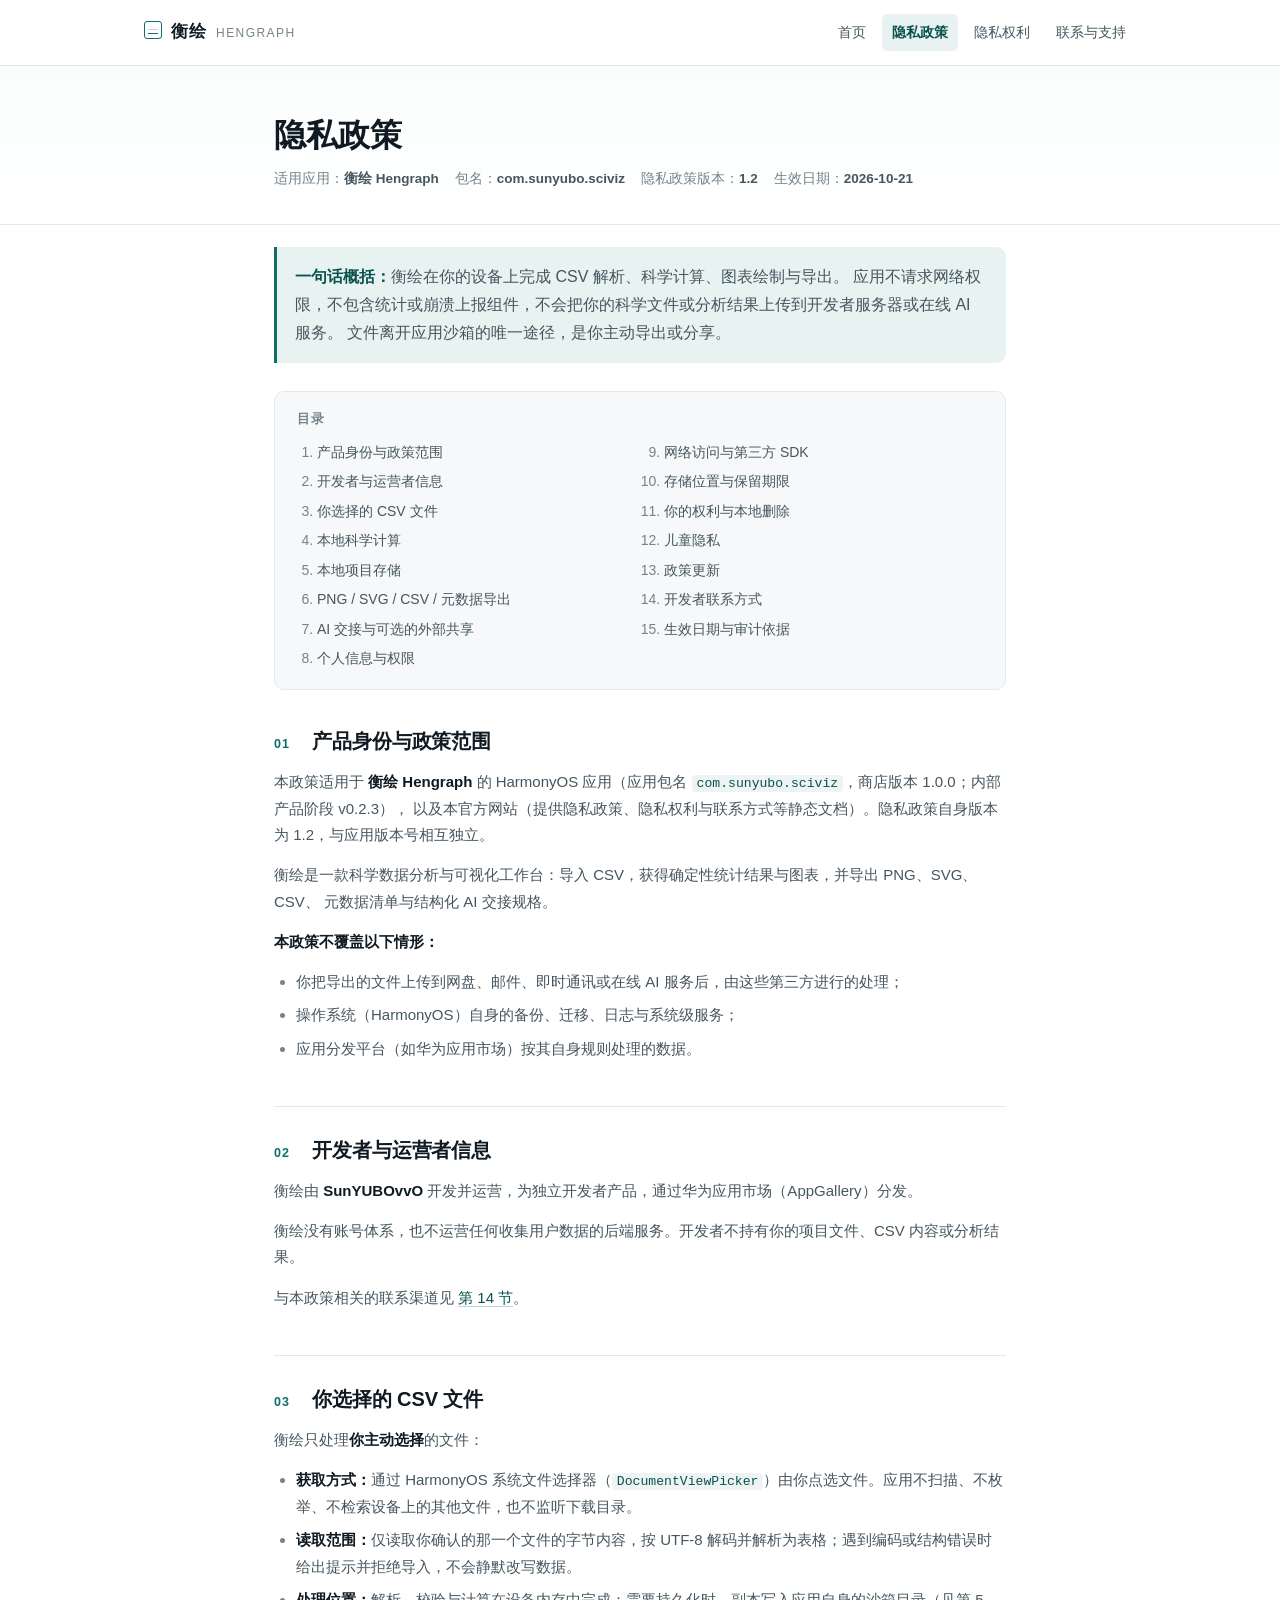
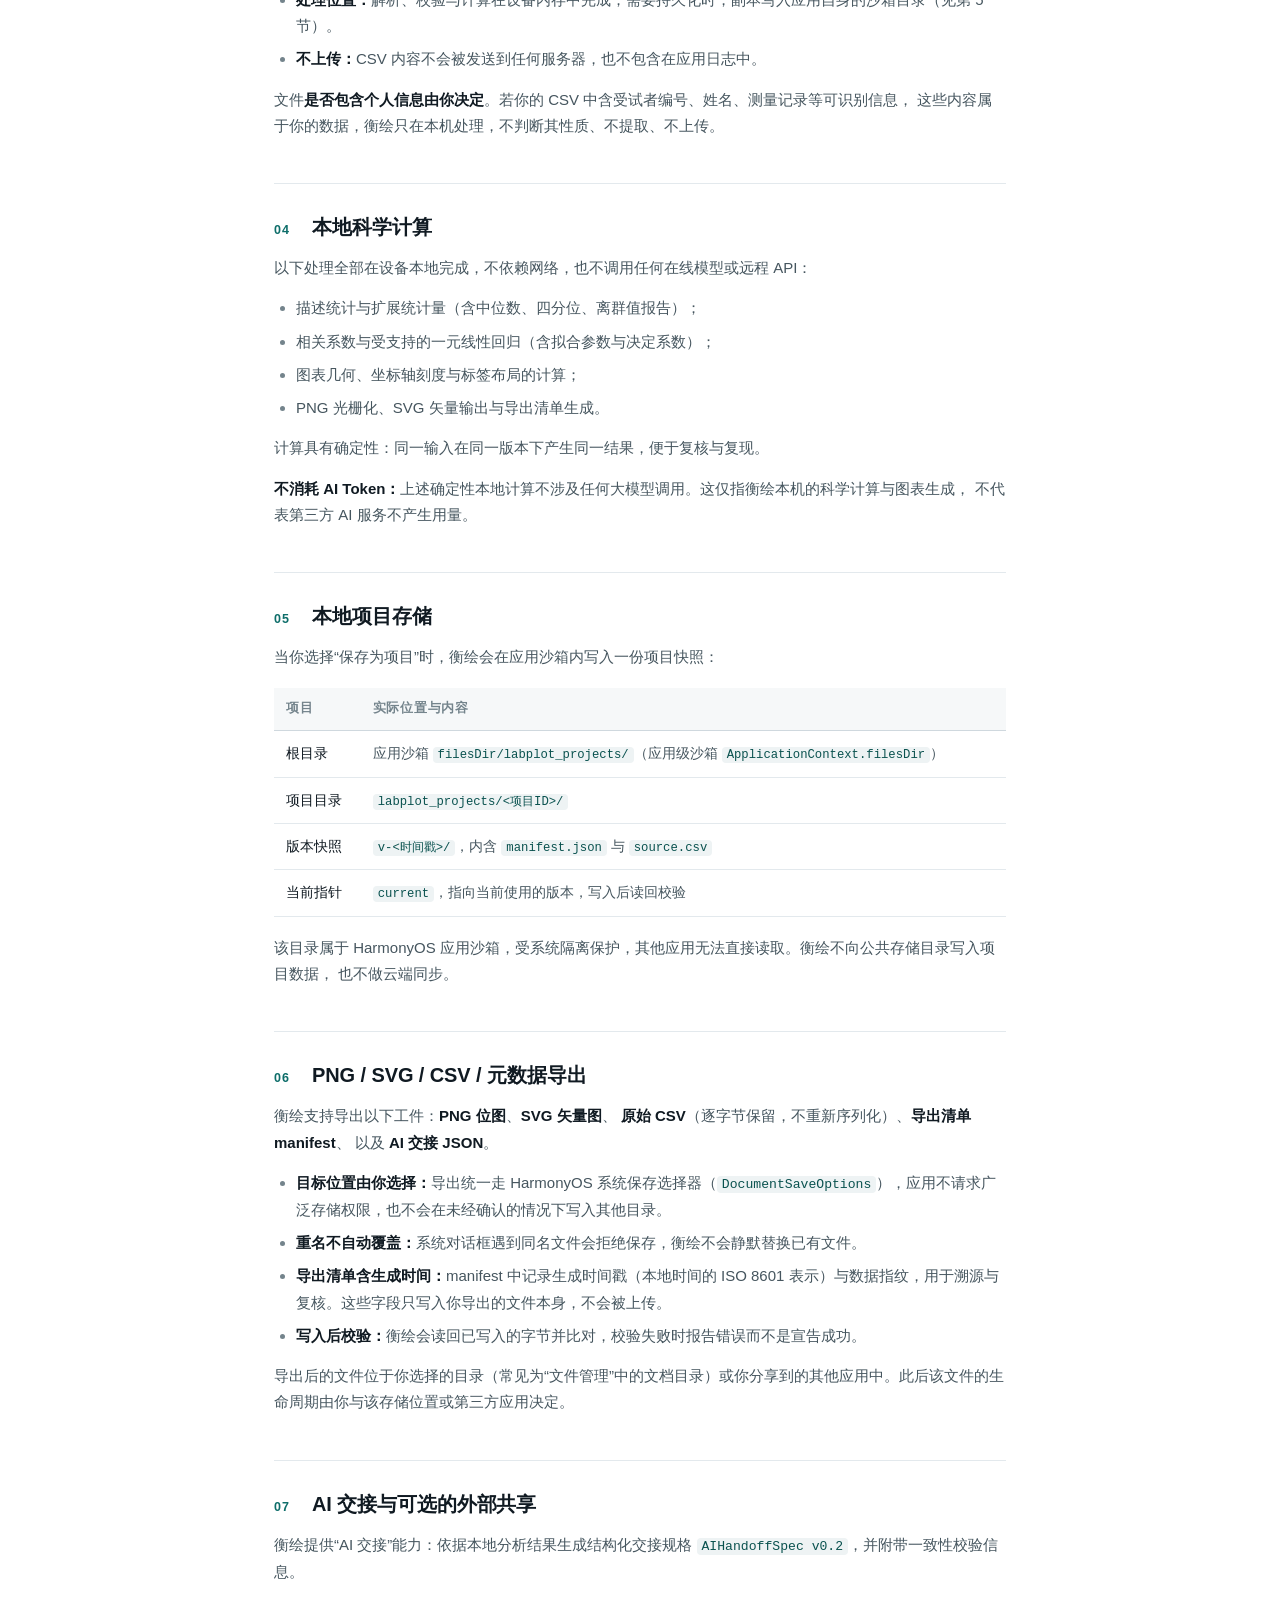
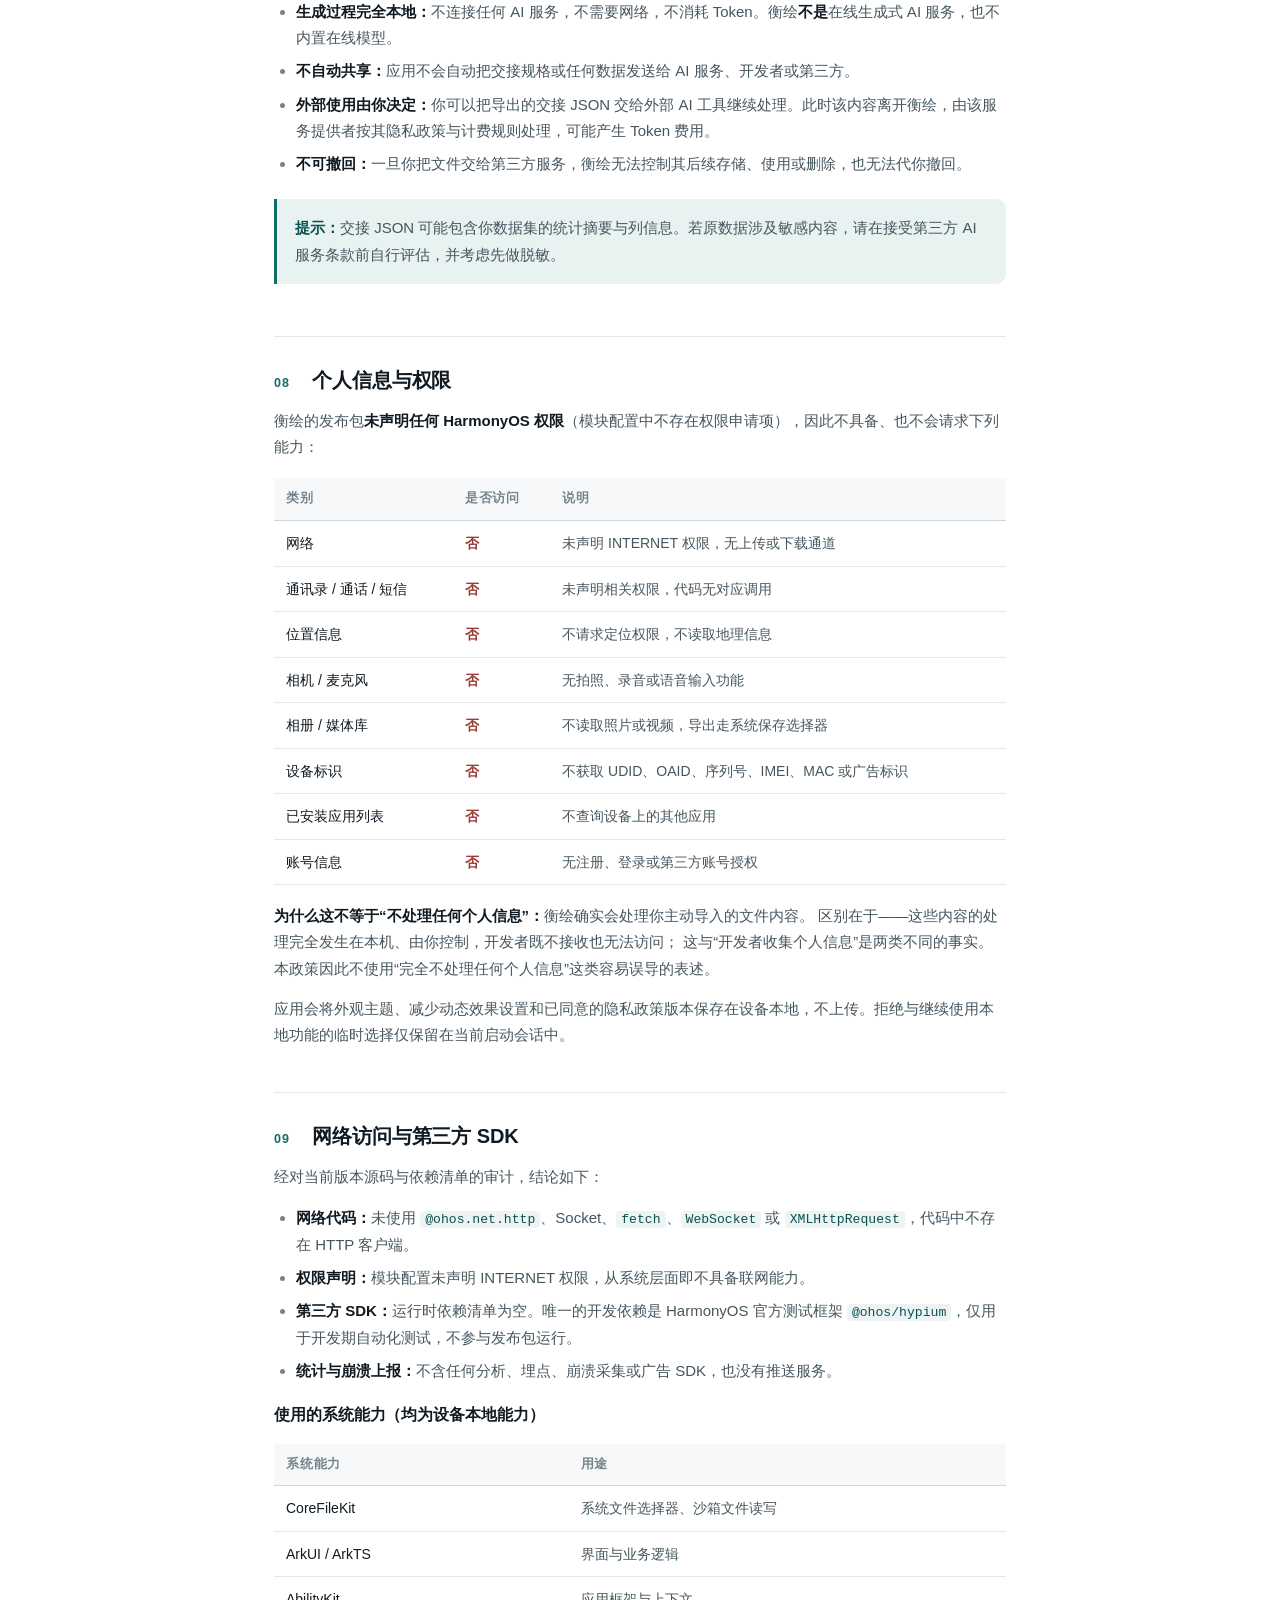
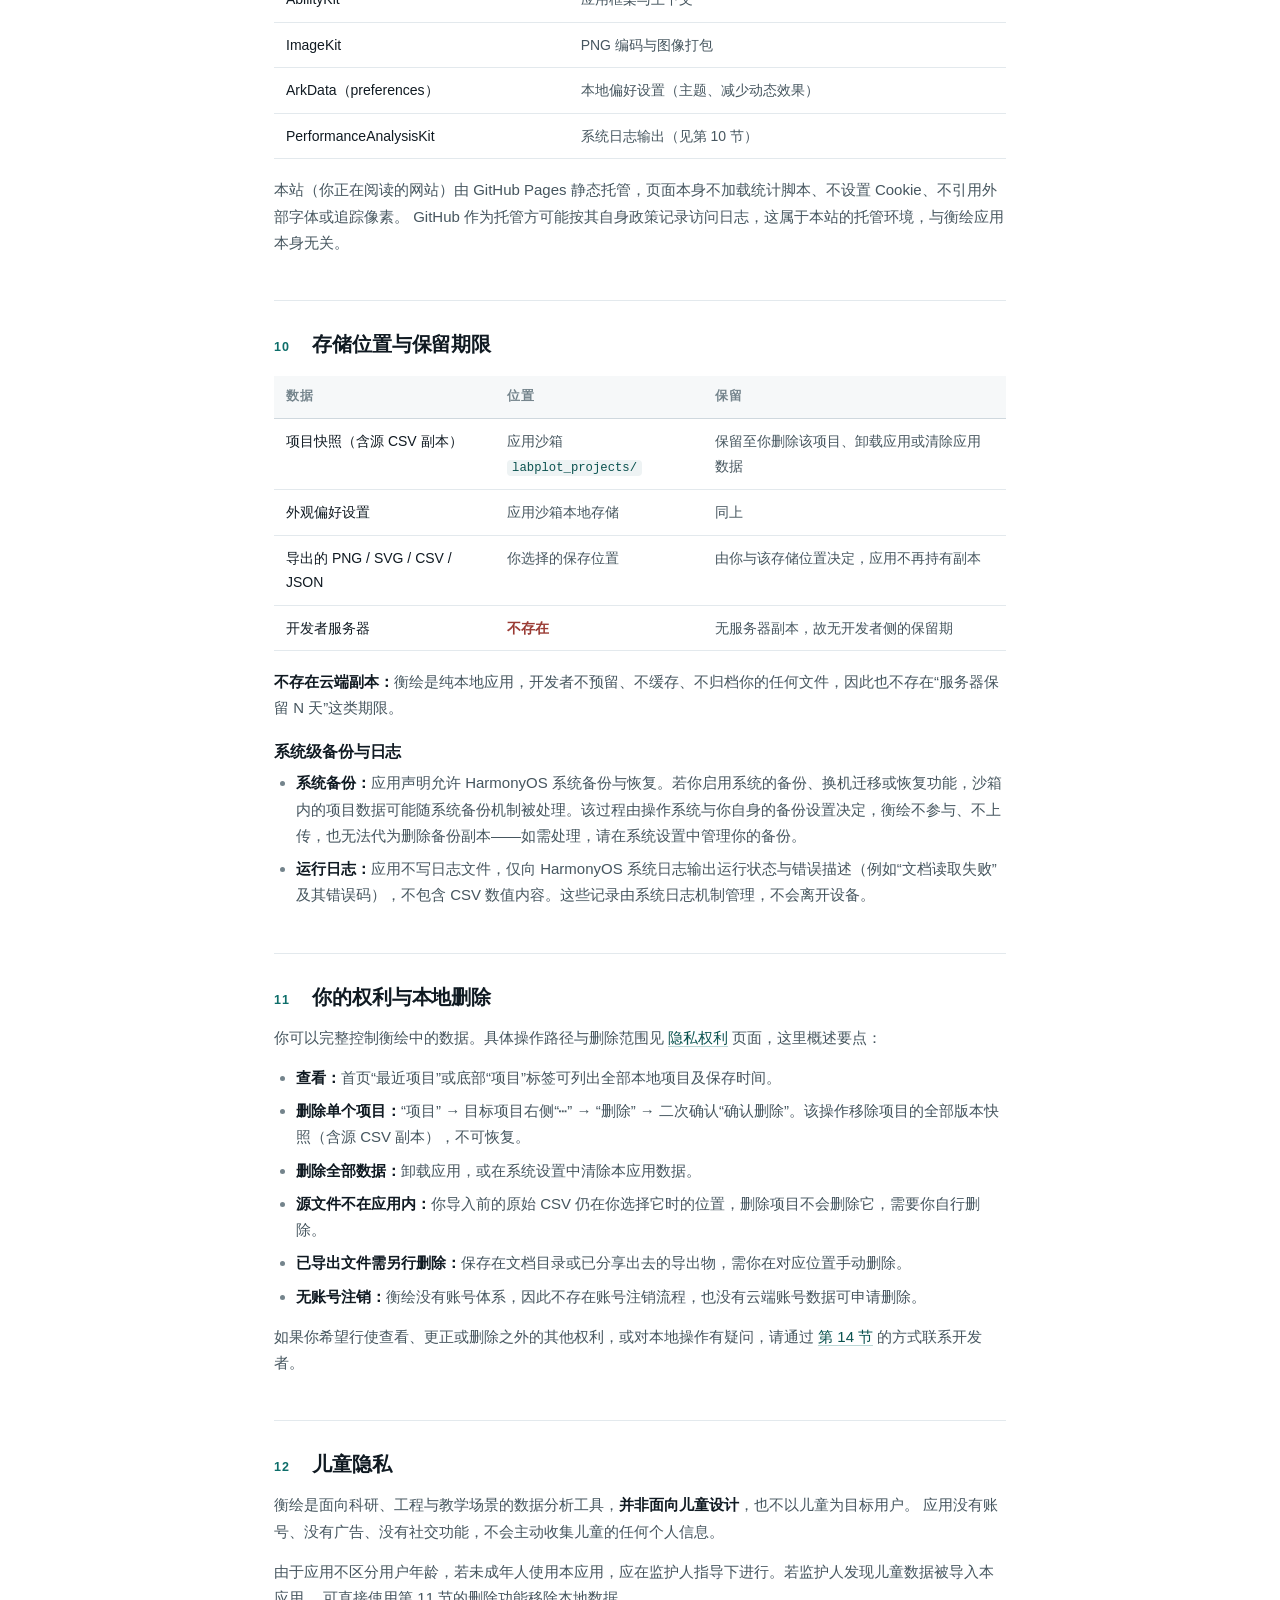
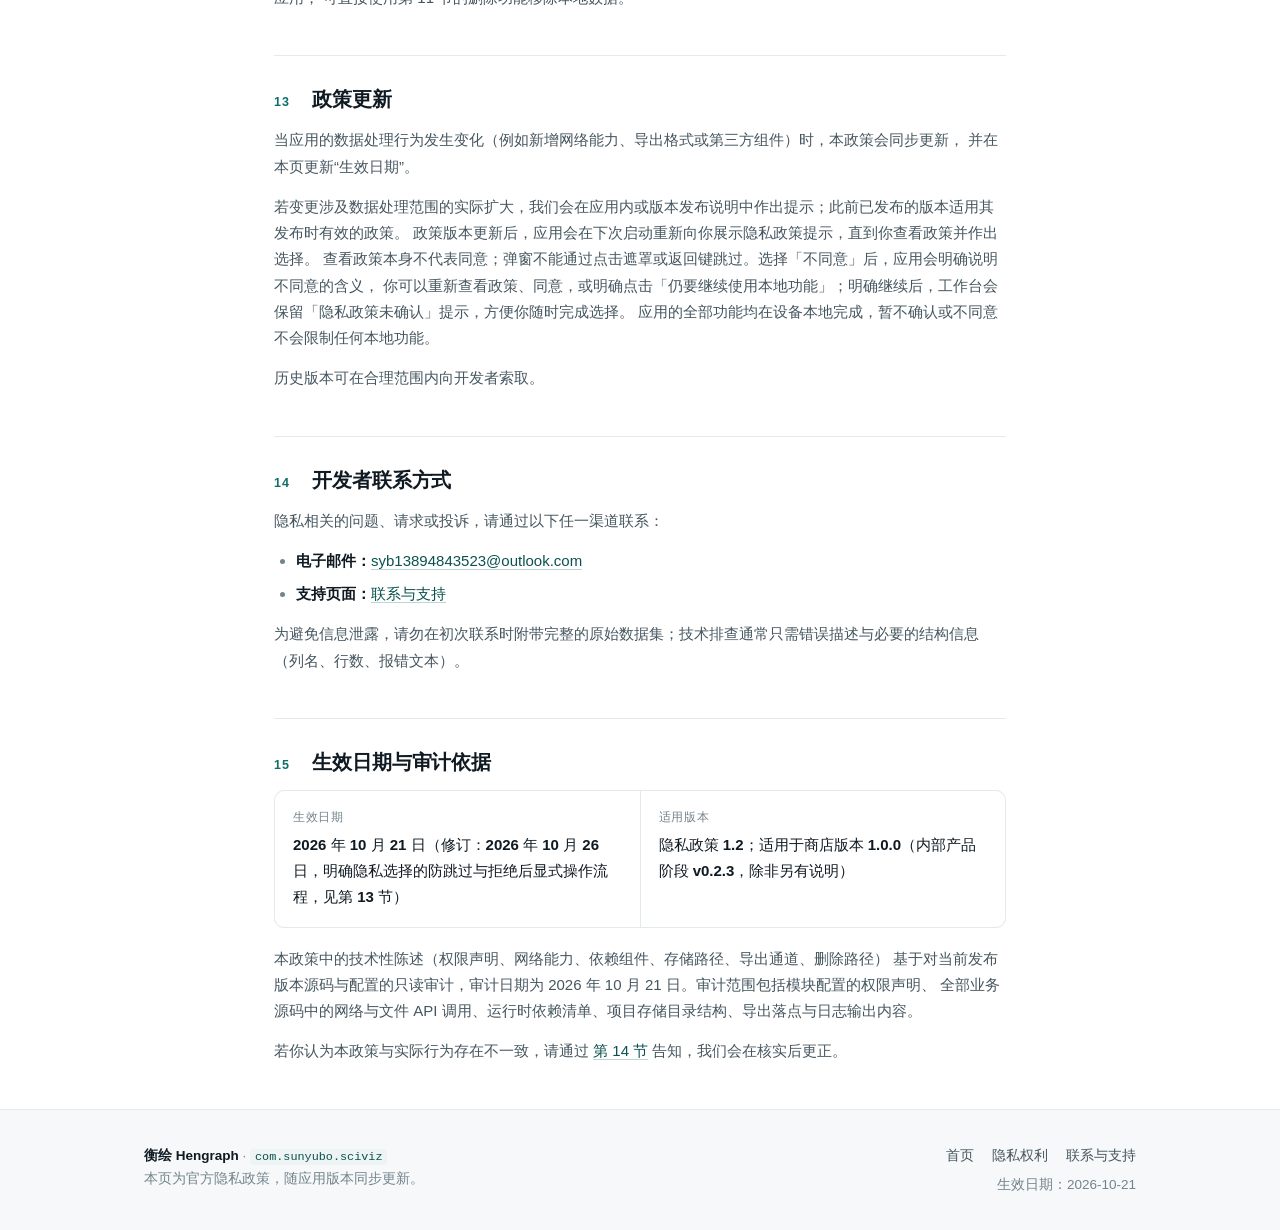
==== commit 09df7e3c: "Update Hengraph privacy policy to version 1.2" ====
--- a/privacy/index.html
+++ b/privacy/index.html
@@ -36,7 +36,7 @@
       <div class="meta">
         <span>适用应用：<b>衡绘 Hengraph</b></span>
         <span>包名：<b>com.sunyubo.sciviz</b></span>
-        <span>版本：<b>0.2.2</b></span>
+        <span>隐私政策版本：<b>1.2</b></span>
         <span>生效日期：<b><time datetime="2026-10-21">2026-10-21</time></b></span>
       </div>
     </div>
@@ -75,8 +75,8 @@
 
       <section id="s1">
         <h2><span class="idx">01</span>产品身份与政策范围</h2>
-        <p>本政策适用于 <strong>衡绘 Hengraph</strong> 的 HarmonyOS 应用（应用包名 <code>com.sunyubo.sciviz</code>，当前版本 0.2.2），
-        以及本官方网站（提供隐私政策、隐私权利与联系方式等静态文档）。</p>
+        <p>本政策适用于 <strong>衡绘 Hengraph</strong> 的 HarmonyOS 应用（应用包名 <code>com.sunyubo.sciviz</code>，商店版本 1.0.0；内部产品阶段 v0.2.3），
+        以及本官方网站（提供隐私政策、隐私权利与联系方式等静态文档）。隐私政策自身版本为 1.2，与应用版本号相互独立。</p>
         <p>衡绘是一款科学数据分析与可视化工作台：导入 CSV，获得确定性统计结果与图表，并导出 PNG、SVG、CSV、
         元数据清单与结构化 AI 交接规格。</p>
         <p><strong>本政策不覆盖以下情形：</strong></p>
@@ -127,7 +127,7 @@
         <table>
           <thead><tr><th scope="col">项目</th><th scope="col">实际位置与内容</th></tr></thead>
           <tbody>
-            <tr><td>根目录</td><td>应用沙箱 <code>filesDir/labplot_projects/</code>（模块私有目录 <code>base/haps/entry/files</code>）</td></tr>
+            <tr><td>根目录</td><td>应用沙箱 <code>filesDir/labplot_projects/</code>（应用级沙箱 <code>ApplicationContext.filesDir</code>）</td></tr>
             <tr><td>项目目录</td><td><code>labplot_projects/&lt;项目ID&gt;/</code></td></tr>
             <tr><td>版本快照</td><td><code>v-&lt;时间戳&gt;/</code>，内含 <code>manifest.json</code> 与 <code>source.csv</code></td></tr>
             <tr><td>当前指针</td><td><code>current</code>，指向当前使用的版本，写入后读回校验</td></tr>
@@ -184,7 +184,7 @@
         <p><strong>为什么这不等于“不处理任何个人信息”：</strong>衡绘确实会处理你主动导入的文件内容。
         区别在于——这些内容的处理完全发生在本机、由你控制，开发者既不接收也无法访问；
         这与“开发者收集个人信息”是两类不同的事实。本政策因此不使用“完全不处理任何个人信息”这类容易误导的表述。</p>
-        <p>应用内唯一的本地偏好设置（外观主题、减少动态效果）保存在设备本地，不上传。</p>
+        <p>应用会将外观主题、减少动态效果设置和已同意的隐私政策版本保存在设备本地，不上传。拒绝与继续使用本地功能的临时选择仅保留在当前启动会话中。</p>
       </section>
 
       <section id="s9">
@@ -257,7 +257,11 @@
         <h2><span class="idx">13</span>政策更新</h2>
         <p>当应用的数据处理行为发生变化（例如新增网络能力、导出格式或第三方组件）时，本政策会同步更新，
         并在本页更新“生效日期”。</p>
-        <p>若变更涉及数据处理范围的实际扩大，我们会在应用内或版本发布说明中作出提示；此前已发布的版本适用其发布时有效的政策。</p>
+        <p>若变更涉及数据处理范围的实际扩大，我们会在应用内或版本发布说明中作出提示；此前已发布的版本适用其发布时有效的政策。
+        政策版本更新后，应用会在下次启动重新向你展示隐私政策提示，直到你查看政策并作出选择。
+        查看政策本身不代表同意；弹窗不能通过点击遮罩或返回键跳过。选择「不同意」后，应用会明确说明不同意的含义，
+        你可以重新查看政策、同意，或明确点击「仍要继续使用本地功能」；明确继续后，工作台会保留「隐私政策未确认」提示，方便你随时完成选择。
+        应用的全部功能均在设备本地完成，暂不确认或不同意不会限制任何本地功能。</p>
         <p>历史版本可在合理范围内向开发者索取。</p>
       </section>
 
@@ -276,11 +280,11 @@
         <dl class="facts" style="margin-top:6px">
           <div>
             <dt>生效日期</dt>
-            <dd><time datetime="2026-10-21">2026 年 10 月 21 日</time></dd>
+            <dd><time datetime="2026-10-21">2026 年 10 月 21 日</time>（修订：2026 年 10 月 26 日，明确隐私选择的防跳过与拒绝后显式操作流程，见第 13 节）</dd>
           </div>
           <div>
             <dt>适用版本</dt>
-            <dd>衡绘 0.2.2 及以后（除非另有说明）</dd>
+            <dd>隐私政策 1.2；适用于商店版本 1.0.0（内部产品阶段 v0.2.3，除非另有说明）</dd>
           </div>
         </dl>
         <p style="margin-top:18px">本政策中的技术性陈述（权限声明、网络能力、依赖组件、存储路径、导出通道、删除路径）
